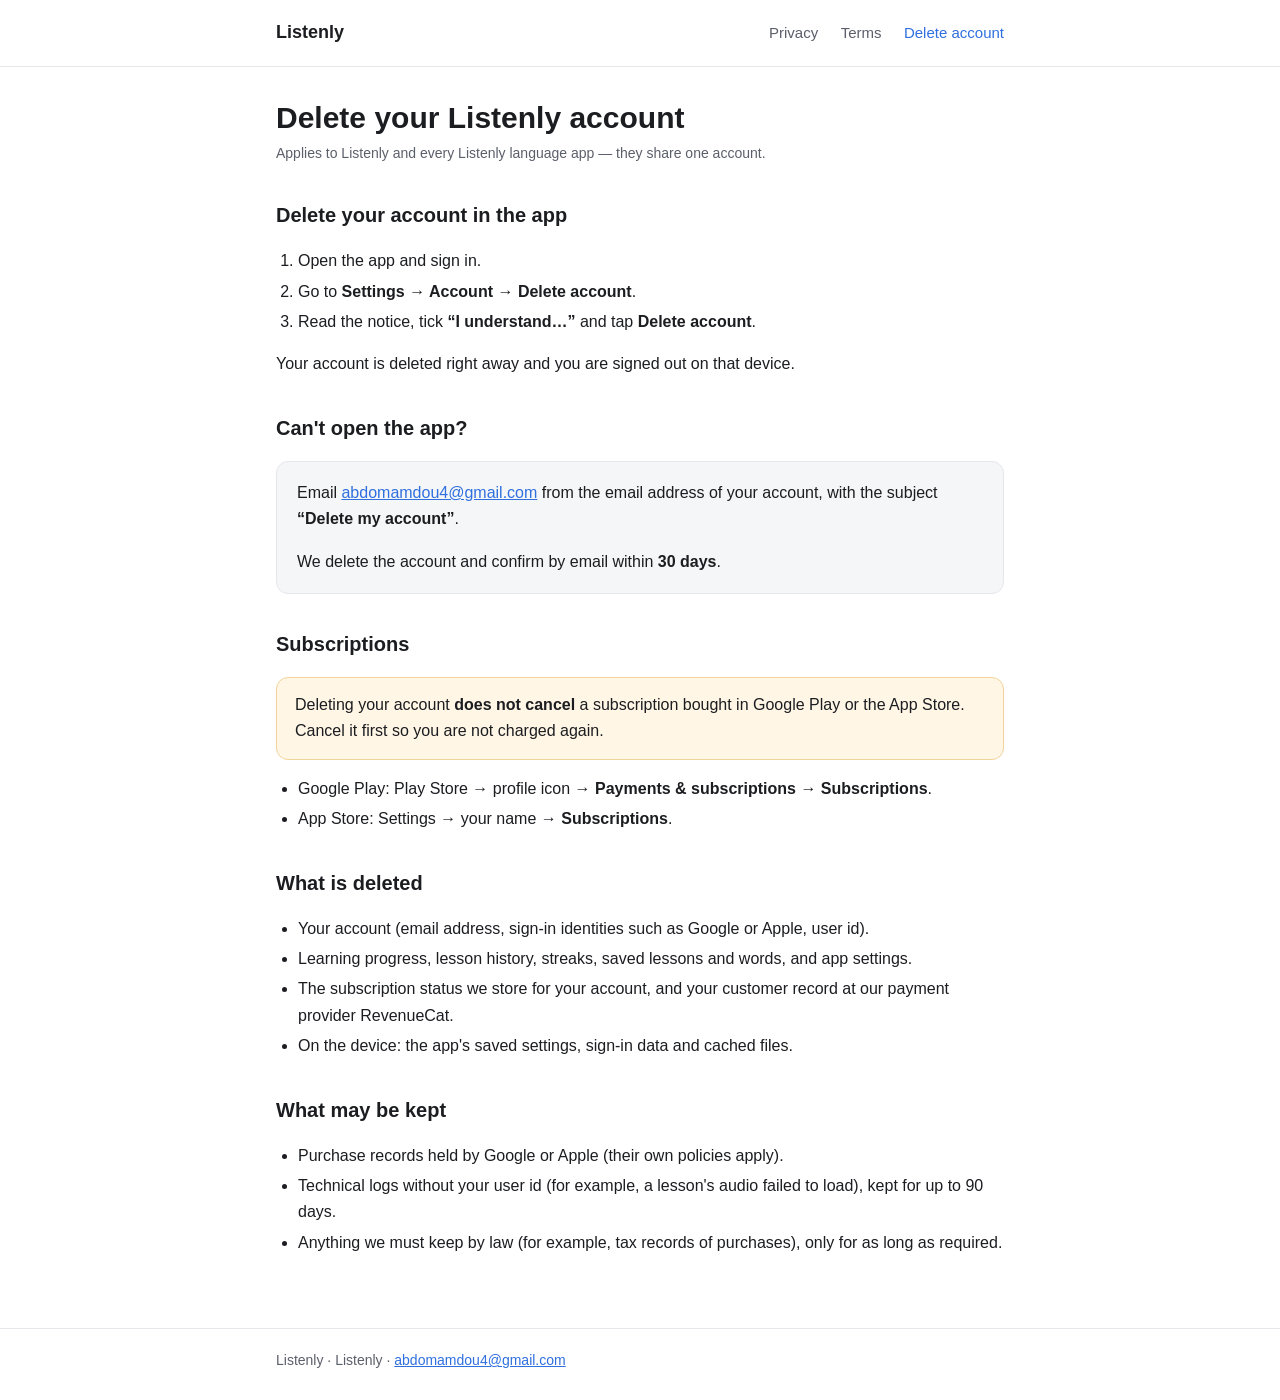
==== delete-account.html @ 884d15a9 "Add Listenly legal pages: privacy policy, terms of use, account deletion Co-Authored-By: Claude Opus" ====
<!doctype html>
<html lang="en">
<head>
<meta charset="utf-8">
<meta name="viewport" content="width=device-width, initial-scale=1">
<title>Delete your Listenly account</title>
<meta name="description" content="Delete your Listenly account for Listenly and every Listenly language app.">
<link rel="stylesheet" href="style.css">
</head>
<body>
<header class="site"><div class="wrap">
<a class="brand" href="./">Listenly</a>
<nav>
<a href="privacy.html">Privacy</a>
<a href="terms.html">Terms</a>
<a href="delete-account.html" aria-current="page">Delete account</a>
</nav>
</div></header>
<main class="wrap">
<h1>Delete your Listenly account</h1>
<p class="meta">Applies to Listenly and every Listenly language app — they share one account.</p>

<h2>Delete your account in the app</h2>
<ol>
<li>Open the app and sign in.</li>
<li>Go to <strong>Settings → Account → Delete account</strong>.</li>
<li>Read the notice, tick <strong>“I understand…”</strong> and tap <strong>Delete account</strong>.</li>
</ol>
<p>Your account is deleted right away and you are signed out on that device.</p>

<h2>Can't open the app?</h2>
<div class="card">
<p style="margin-top:0">Email <a href="mailto:abdomamdou4@gmail.com?subject=Delete%20my%20account">abdomamdou4@gmail.com</a> from the email address of your account, with the subject <strong>“Delete my account”</strong>.</p>
<p style="margin-bottom:0">We delete the account and confirm by email within <strong>30 days</strong>.</p>
</div>

<h2>Subscriptions</h2>
<div class="note">Deleting your account <strong>does not cancel</strong> a subscription bought in Google Play or the App Store. Cancel it first so you are not charged again.</div>
<ul>
<li>Google Play: Play Store → profile icon → <strong>Payments &amp; subscriptions → Subscriptions</strong>.</li>
<li>App Store: Settings → your name → <strong>Subscriptions</strong>.</li>
</ul>

<h2>What is deleted</h2>
<ul>
<li>Your account (email address, sign-in identities such as Google or Apple, user id).</li>
<li>Learning progress, lesson history, streaks, saved lessons and words, and app settings.</li>
<li>The subscription status we store for your account, and your customer record at our payment provider RevenueCat.</li>
<li>On the device: the app's saved settings, sign-in data and cached files.</li>
</ul>

<h2>What may be kept</h2>
<ul>
<li>Purchase records held by Google or Apple (their own policies apply).</li>
<li>Technical logs without your user id (for example, a lesson's audio failed to load), kept for up to 90 days.</li>
<li>Anything we must keep by law (for example, tax records of purchases), only for as long as required.</li>
</ul>
</main>
<footer><div class="wrap">Listenly · Listenly · <a href="mailto:abdomamdou4@gmail.com">abdomamdou4@gmail.com</a></div></footer>
</body>
</html>
---- style.css ----
:root {
  --bg: #ffffff;
  --text: #1c1d21;
  --muted: #5b5f6a;
  --line: #e6e7eb;
  --soft: #f5f6f8;
  --accent: #2f6fde;
  --warn-bg: #fff6e5;
  --warn-line: #f2d49b;
}
@media (prefers-color-scheme: dark) {
  :root {
    --bg: #111214;
    --text: #ececef;
    --muted: #a3a6ae;
    --line: #2a2c31;
    --soft: #1a1b1f;
    --accent: #7aa7ff;
    --warn-bg: #2a2213;
    --warn-line: #5a4720;
  }
}
* { box-sizing: border-box; }
html { -webkit-text-size-adjust: 100%; }
body {
  margin: 0;
  background: var(--bg);
  color: var(--text);
  font: 16px/1.65 -apple-system, BlinkMacSystemFont, "Segoe UI", Roboto, "Helvetica Neue", Arial, sans-serif;
}
header.site {
  border-bottom: 1px solid var(--line);
}
header.site .wrap {
  display: flex;
  align-items: center;
  justify-content: space-between;
  gap: 16px;
  flex-wrap: wrap;
  padding-top: 18px;
  padding-bottom: 18px;
}
.brand { font-weight: 700; font-size: 18px; color: var(--text); text-decoration: none; }
nav a { color: var(--muted); text-decoration: none; margin-left: 18px; font-size: 15px; }
nav a:first-child { margin-left: 0; }
nav a[aria-current="page"], nav a:hover { color: var(--accent); }
.wrap { max-width: 760px; margin: 0 auto; padding-left: 16px; padding-right: 16px; }
main { padding-top: 32px; padding-bottom: 56px; }
h1 { font-size: 30px; line-height: 1.25; margin: 0 0 6px; }
h2 { font-size: 20px; margin: 34px 0 10px; }
.meta { color: var(--muted); font-size: 14px; margin: 0 0 24px; }
a { color: var(--accent); }
ul, ol { padding-left: 22px; }
li { margin: 4px 0; }
.table-scroll { overflow-x: auto; margin: 12px 0; }
table { border-collapse: collapse; width: 100%; font-size: 15px; }
th, td { text-align: left; vertical-align: top; padding: 10px 12px; border-bottom: 1px solid var(--line); }
th { background: var(--soft); font-weight: 600; }
.card {
  background: var(--soft);
  border: 1px solid var(--line);
  border-radius: 12px;
  padding: 18px 20px;
  margin: 16px 0;
}
.note {
  background: var(--warn-bg);
  border: 1px solid var(--warn-line);
  border-radius: 12px;
  padding: 14px 18px;
  margin: 16px 0;
}
.links { display: grid; gap: 12px; margin-top: 24px; }
.links a {
  display: block;
  padding: 16px 18px;
  border: 1px solid var(--line);
  border-radius: 12px;
  text-decoration: none;
  color: var(--text);
}
.links a:hover { border-color: var(--accent); }
.links span { display: block; color: var(--muted); font-size: 14px; }
footer { border-top: 1px solid var(--line); color: var(--muted); font-size: 14px; }
footer .wrap { padding-top: 20px; padding-bottom: 28px; }
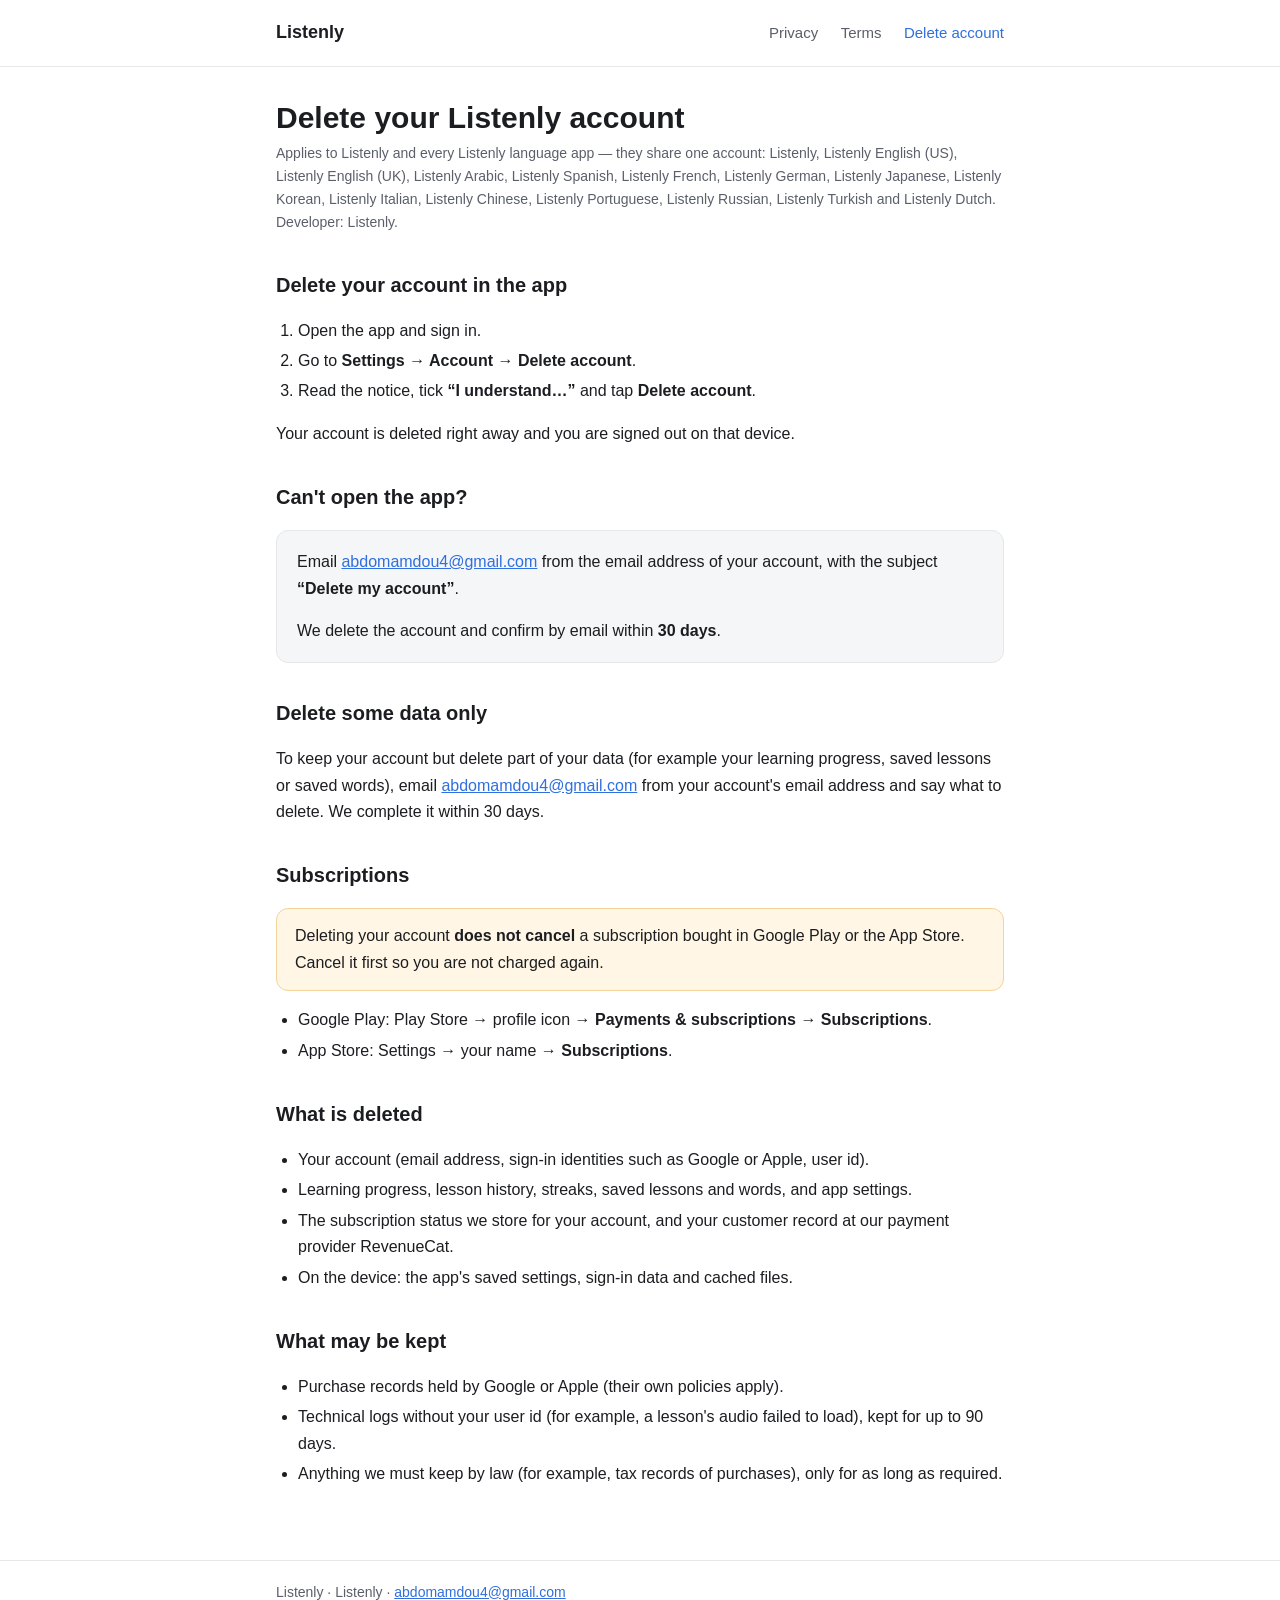
==== commit 363de80f: "Legal pages: device data, legal retention, every app name, partial deletion Co-Authored-By: Claude O" ====
--- a/delete-account.html
+++ b/delete-account.html
@@ -18,7 +18,7 @@
 </div></header>
 <main class="wrap">
 <h1>Delete your Listenly account</h1>
-<p class="meta">Applies to Listenly and every Listenly language app — they share one account.</p>
+<p class="meta">Applies to Listenly and every Listenly language app — they share one account: Listenly, Listenly English (US), Listenly English (UK), Listenly Arabic, Listenly Spanish, Listenly French, Listenly German, Listenly Japanese, Listenly Korean, Listenly Italian, Listenly Chinese, Listenly Portuguese, Listenly Russian, Listenly Turkish and Listenly Dutch. Developer: Listenly.</p>
 
 <h2>Delete your account in the app</h2>
 <ol>
@@ -33,6 +33,9 @@
 <p style="margin-top:0">Email <a href="mailto:abdomamdou4@gmail.com?subject=Delete%20my%20account">abdomamdou4@gmail.com</a> from the email address of your account, with the subject <strong>“Delete my account”</strong>.</p>
 <p style="margin-bottom:0">We delete the account and confirm by email within <strong>30 days</strong>.</p>
 </div>
+
+<h2>Delete some data only</h2>
+<p>To keep your account but delete part of your data (for example your learning progress, saved lessons or saved words), email <a href="mailto:abdomamdou4@gmail.com?subject=Delete%20some%20of%20my%20data">abdomamdou4@gmail.com</a> from your account's email address and say what to delete. We complete it within 30 days.</p>
 
 <h2>Subscriptions</h2>
 <div class="note">Deleting your account <strong>does not cancel</strong> a subscription bought in Google Play or the App Store. Cancel it first so you are not charged again.</div>
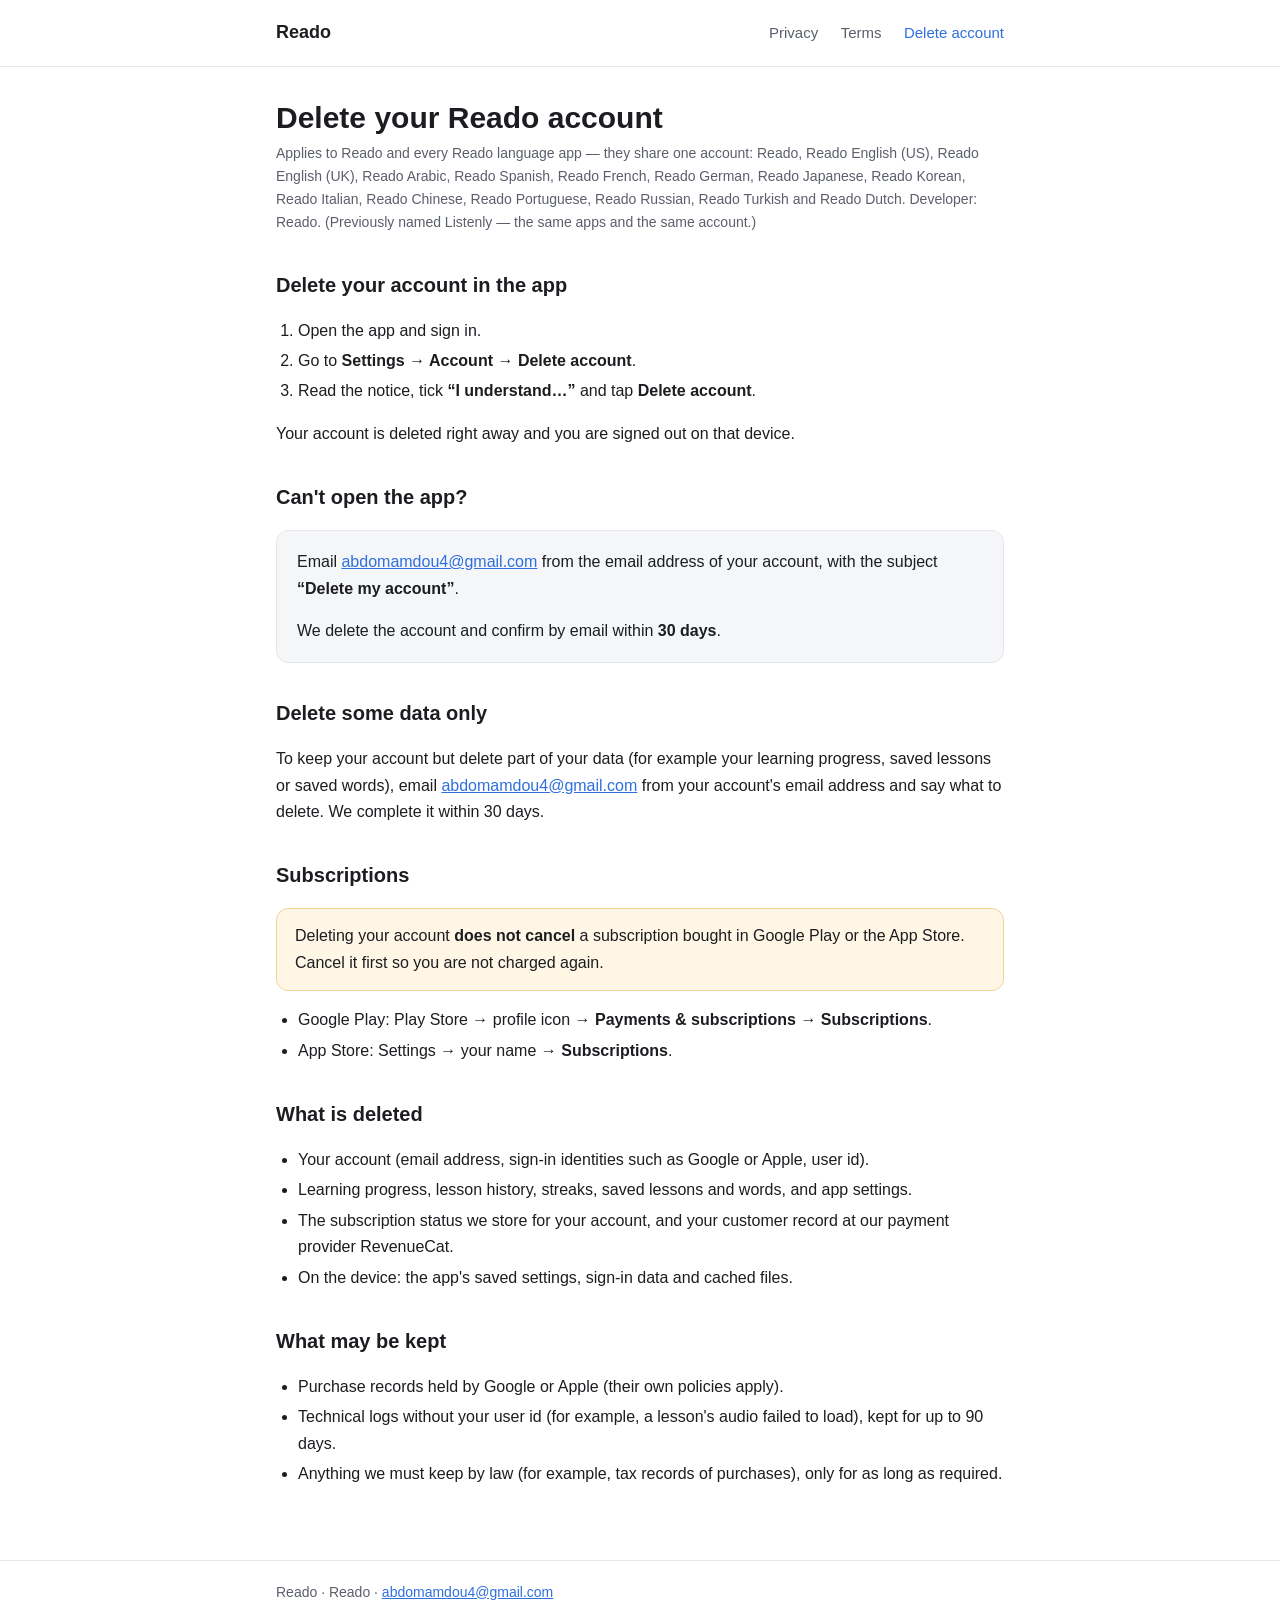
==== commit 5ad319c5: "Rebrand legal pages: Listenly → Reado (formerly Listenly note) Co-Authored-By: Claude Opus 5.5 <nore" ====
--- a/delete-account.html
+++ b/delete-account.html
@@ -3,13 +3,13 @@
 <head>
 <meta charset="utf-8">
 <meta name="viewport" content="width=device-width, initial-scale=1">
-<title>Delete your Listenly account</title>
-<meta name="description" content="Delete your Listenly account for Listenly and every Listenly language app.">
+<title>Delete your Reado account</title>
+<meta name="description" content="Delete your Reado account for Reado and every Reado language app.">
 <link rel="stylesheet" href="style.css">
 </head>
 <body>
 <header class="site"><div class="wrap">
-<a class="brand" href="./">Listenly</a>
+<a class="brand" href="./">Reado</a>
 <nav>
 <a href="privacy.html">Privacy</a>
 <a href="terms.html">Terms</a>
@@ -17,8 +17,8 @@
 </nav>
 </div></header>
 <main class="wrap">
-<h1>Delete your Listenly account</h1>
-<p class="meta">Applies to Listenly and every Listenly language app — they share one account: Listenly, Listenly English (US), Listenly English (UK), Listenly Arabic, Listenly Spanish, Listenly French, Listenly German, Listenly Japanese, Listenly Korean, Listenly Italian, Listenly Chinese, Listenly Portuguese, Listenly Russian, Listenly Turkish and Listenly Dutch. Developer: Listenly.</p>
+<h1>Delete your Reado account</h1>
+<p class="meta">Applies to Reado and every Reado language app — they share one account: Reado, Reado English (US), Reado English (UK), Reado Arabic, Reado Spanish, Reado French, Reado German, Reado Japanese, Reado Korean, Reado Italian, Reado Chinese, Reado Portuguese, Reado Russian, Reado Turkish and Reado Dutch. Developer: Reado. (Previously named Listenly — the same apps and the same account.)</p>
 
 <h2>Delete your account in the app</h2>
 <ol>
@@ -59,6 +59,6 @@
 <li>Anything we must keep by law (for example, tax records of purchases), only for as long as required.</li>
 </ul>
 </main>
-<footer><div class="wrap">Listenly · Listenly · <a href="mailto:abdomamdou4@gmail.com">abdomamdou4@gmail.com</a></div></footer>
+<footer><div class="wrap">Reado · Reado · <a href="mailto:abdomamdou4@gmail.com">abdomamdou4@gmail.com</a></div></footer>
 </body>
 </html>
